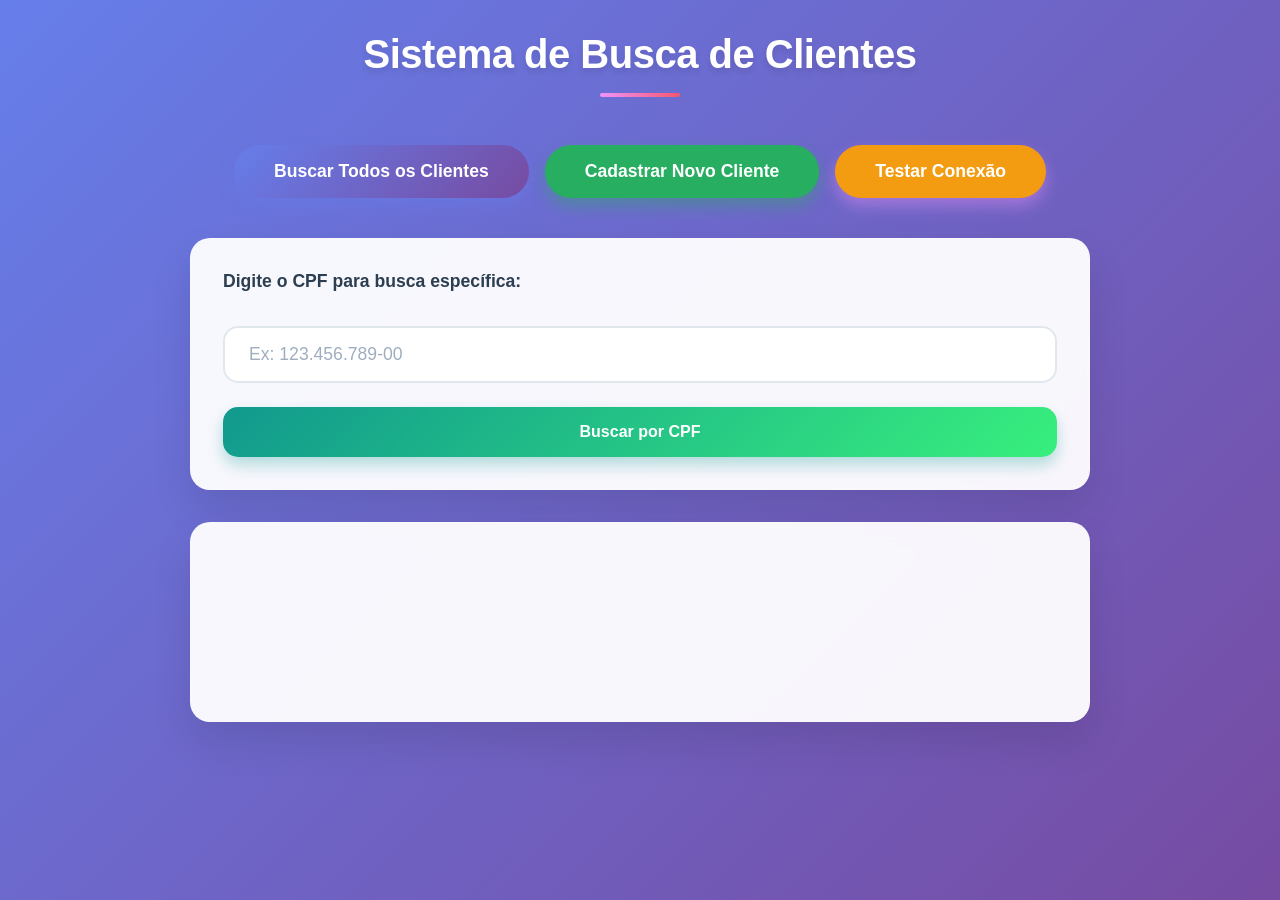
==== src/index.html @ cc3ed92b "feat/cadastar_cliente" ====
<!DOCTYPE html>
<html lang="pt-BR">

<head>
  <meta charset="UTF-8" />
  <meta name="viewport" content="width=device-width, initial-scale=1.0" />
  <title>Busca de Clientes</title>
  <link rel="stylesheet" href="style.css">
</head>

<body>

  <header>
    <h1>Sistema de Busca de Clientes</h1>
  </header>

  <main>
    <div class="botoes-principais">
      <button id="btn-todos" onclick="buscarTodosClientes()">Buscar Todos os Clientes</button>
      <button id="btn-cadastrar" onclick="irParaCadastro()" style="background: #27ae60;">Cadastrar Novo Cliente</button>
      <button id="btn-testar" onclick="testarConexaoAPI()" style="background: #f39c12;">Testar Conexão</button>
    </div>
    
    <div class="busca-cpf">
      <label for="cpf">Digite o CPF para busca específica:</label><br>
      <input type="text" id="cpf" maxlength="14" placeholder="Ex: 123.456.789-00" />
      <button id="btn-cpf" onclick="buscarClientePorCpf()">Buscar por CPF</button>
    </div>
    
    <div id="resultado"></div>
    <div id="erro" class="erro hidden"></div>
  </main>

  <script src="script.js"></script>
</body>

</html>
---- src/style.css ----
* {
  margin: 0;
  padding: 0;
  box-sizing: border-box;
}

body {
    font-family: 'Segoe UI', Tahoma, Geneva, Verdana, sans-serif;
    background: linear-gradient(135deg, #667eea 0%, #764ba2 100%);
    min-height: 100vh;
    padding: 2rem 1rem;
    color: #333;
  }
  
  header {
    text-align: center;
    margin-bottom: 3rem;
    animation: fadeInDown 0.8s ease;
  }
  
  header h1 {
    font-size: 2.5rem;
    font-weight: 700;
    color: white;
    text-shadow: 0 4px 6px rgba(0, 0, 0, 0.1);
    margin-bottom: 0.5rem;
    letter-spacing: -0.5px;
  }

  header h1::after {
    content: '';
    display: block;
    width: 80px;
    height: 4px;
    background: linear-gradient(90deg, #f093fb 0%, #f5576c 100%);
    margin: 1rem auto;
    border-radius: 2px;
  }
  
  main {
    max-width: 900px;
    margin: 0 auto;
    animation: fadeInUp 0.8s ease;
  }
  
  .botoes-principais {
    display: flex;
    gap: 1rem;
    justify-content: center;
    margin-bottom: 2.5rem;
    flex-wrap: wrap;
  }
  
  #btn-todos, #btn-testar, #btn-cadastrar {
    background: linear-gradient(135deg, #667eea 0%, #764ba2 100%);
    color: white;
    border: none;
    padding: 1rem 2.5rem;
    font-size: 1.1rem;
    font-weight: 600;
    border-radius: 50px;
    cursor: pointer;
    transition: all 0.3s ease;
    box-shadow: 0 8px 15px rgba(102, 126, 234, 0.4);
    position: relative;
    overflow: hidden;
  }

  #btn-cadastrar {
    background: linear-gradient(135deg, #27ae60 0%, #2ecc71 100%);
    box-shadow: 0 8px 15px rgba(39, 174, 96, 0.4);
  }

  #btn-testar {
    background: linear-gradient(135deg, #f093fb 0%, #f5576c 100%);
    box-shadow: 0 8px 15px rgba(240, 147, 251, 0.4);
  }
  
  #btn-todos:hover, #btn-testar:hover, #btn-cadastrar:hover {
    transform: translateY(-2px);
    box-shadow: 0 12px 20px rgba(102, 126, 234, 0.5);
  }

  #btn-testar:hover {
    box-shadow: 0 12px 20px rgba(240, 147, 251, 0.5);
  }

  #btn-todos:active, #btn-testar:active {
    transform: translateY(0);
  }

  #btn-todos::before, #btn-testar::before {
    content: '';
    position: absolute;
    top: 0;
    left: -100%;
    width: 100%;
    height: 100%;
    background: linear-gradient(90deg, transparent, rgba(255, 255, 255, 0.2), transparent);
    transition: left 0.5s;
  }

  #btn-todos:hover::before, #btn-testar:hover::before {
    left: 100%;
  }
  
  .busca-cpf {
    background: rgba(255, 255, 255, 0.95);
    backdrop-filter: blur(10px);
    padding: 2rem;
    border-radius: 20px;
    margin-bottom: 2rem;
    box-shadow: 0 20px 40px rgba(0, 0, 0, 0.1);
    border: 1px solid rgba(255, 255, 255, 0.2);
  }
  
  .busca-cpf label {
    display: block;
    font-weight: 600;
    margin-bottom: 1rem;
    color: #2c3e50;
    font-size: 1.1rem;
  }
  
  #cpf {
    width: 100%;
    padding: 1rem 1.5rem;
    font-size: 1.1rem;
    border: 2px solid #e1e8ed;
    border-radius: 15px;
    margin-bottom: 1.5rem;
    box-sizing: border-box;
    transition: all 0.3s ease;
    background: white;
  }
  
  #cpf:focus {
    outline: none;
    border-color: #667eea;
    box-shadow: 0 0 0 3px rgba(102, 126, 234, 0.1);
    transform: translateY(-1px);
  }

  #cpf::placeholder {
    color: #a0aec0;
  }
  
  #btn-cpf {
    background: linear-gradient(135deg, #11998e 0%, #38ef7d 100%);
    color: white;
    border: none;
    padding: 1rem 2rem;
    font-size: 1rem;
    font-weight: 600;
    border-radius: 15px;
    cursor: pointer;
    transition: all 0.3s ease;
    box-shadow: 0 8px 15px rgba(17, 153, 142, 0.3);
    width: 100%;
  }
  
  #btn-cpf:hover {
    transform: translateY(-2px);
    box-shadow: 0 12px 20px rgba(17, 153, 142, 0.4);
  }

  #btn-cpf:active {
    transform: translateY(0);
  }
  
  #resultado {
    margin-top: 2rem;
    background: rgba(255, 255, 255, 0.95);
    backdrop-filter: blur(10px);
    padding: 2rem;
    border-radius: 20px;
    box-shadow: 0 20px 40px rgba(0, 0, 0, 0.1);
    border: 1px solid rgba(255, 255, 255, 0.2);
    min-height: 200px;
  }
  
  .cliente-card {
    background: white;
    padding: 1.5rem;
    margin-bottom: 1.5rem;
    border-radius: 15px;
    box-shadow: 0 8px 25px rgba(0, 0, 0, 0.08);
    border: 1px solid rgba(0, 0, 0, 0.05);
    transition: all 0.3s ease;
    position: relative;
    overflow: hidden;
  }

  .cliente-card::before {
    content: '';
    position: absolute;
    top: 0;
    left: 0;
    width: 4px;
    height: 100%;
    background: linear-gradient(135deg, #667eea 0%, #764ba2 100%);
  }

  .cliente-card:hover {
    transform: translateY(-3px);
    box-shadow: 0 12px 30px rgba(0, 0, 0, 0.12);
  }
  
  .cliente-card h3 {
    color: #2c3e50;
    margin-bottom: 1rem;
    font-size: 1.3rem;
    font-weight: 600;
  }
  
  .cliente-card p {
    margin: 0.6rem 0;
    color: #555;
    font-size: 1rem;
    line-height: 1.5;
  }

  .cliente-card p strong {
    color: #2c3e50;
    font-weight: 600;
  }
  
  .cliente-card .cpf {
    font-weight: 700;
    color: #667eea;
    background: rgba(102, 126, 234, 0.1);
    padding: 0.2rem 0.6rem;
    border-radius: 8px;
    display: inline-block;
  }
  
  .erro {
    background: linear-gradient(135deg, #ff6b6b 0%, #ee5a24 100%);
    color: white;
    padding: 1.5rem;
    border-radius: 15px;
    margin-top: 1.5rem;
    box-shadow: 0 8px 25px rgba(238, 90, 36, 0.3);
    font-weight: 500;
    animation: shake 0.5s ease;
  }

  .erro::before {
    content: '⚠️';
    margin-right: 0.5rem;
    font-size: 1.2rem;
  }
  
  .hidden {
    display: none;
  }
  
  .loading {
    text-align: center;
    color: #667eea;
    font-style: italic;
    font-size: 1.1rem;
    padding: 2rem;
  }

  .loading::before {
    content: '';
    display: inline-block;
    width: 20px;
    height: 20px;
    border: 3px solid #f3f3f3;
    border-top: 3px solid #667eea;
    border-radius: 50%;
    animation: spin 1s linear infinite;
    margin-right: 0.5rem;
    vertical-align: middle;
  }

  details {
    margin-top: 1rem;
  }

  summary {
    cursor: pointer;
    font-weight: 600;
    color: #667eea;
    padding: 0.5rem;
    border-radius: 8px;
    transition: background 0.3s ease;
  }

  summary:hover {
    background: rgba(102, 126, 234, 0.1);
  }

  pre {
    background: #f8f9fa;
    padding: 1rem;
    border-radius: 8px;
    overflow-x: auto;
    font-size: 0.9rem;
    border: 1px solid #e1e8ed;
    margin-top: 0.5rem;
  }

  /* Animações */
  @keyframes fadeInDown {
    from {
      opacity: 0;
      transform: translateY(-30px);
    }
    to {
      opacity: 1;
      transform: translateY(0);
    }
  }

  @keyframes fadeInUp {
    from {
      opacity: 0;
      transform: translateY(30px);
    }
    to {
      opacity: 1;
      transform: translateY(0);
    }
  }

  @keyframes shake {
    0%, 100% { transform: translateX(0); }
    25% { transform: translateX(-10px); }
    75% { transform: translateX(10px); }
  }

  @keyframes spin {
    0% { transform: rotate(0deg); }
    100% { transform: rotate(360deg); }
  }

  /* Responsividade */
  @media (max-width: 768px) {
    body {
      padding: 1rem 0.5rem;
    }

    header h1 {
      font-size: 2rem;
    }

    .botoes-principais {
      flex-direction: column;
      align-items: center;
    }

    #btn-todos, #btn-testar {
      width: 100%;
      max-width: 300px;
    }

    .busca-cpf {
      padding: 1.5rem;
    }

    #resultado {
      padding: 1.5rem;
    }

    .cliente-card {
      padding: 1rem;
    }

    .cliente-card h3 {
      font-size: 1.1rem;
    }
  }

  /* Estilos do Modal */
  .modal {
    position: fixed;
    top: 0;
    left: 0;
    width: 100%;
    height: 100%;
    background: rgba(0, 0, 0, 0.5);
    backdrop-filter: blur(5px);
    display: flex;
    justify-content: center;
    align-items: center;
    z-index: 1000;
    animation: fadeIn 0.3s ease;
  }

  .modal-content {
    background: white;
    border-radius: 20px;
    box-shadow: 0 25px 50px rgba(0, 0, 0, 0.2);
    max-width: 500px;
    width: 90%;
    max-height: 90vh;
    overflow-y: auto;
    animation: slideInUp 0.3s ease;
  }

  .modal-header {
    display: flex;
    justify-content: space-between;
    align-items: center;
    padding: 2rem 2rem 1rem;
    border-bottom: 1px solid #e1e8ed;
  }

  .modal-header h2 {
    color: #2c3e50;
    font-size: 1.5rem;
    font-weight: 600;
    margin: 0;
  }

  .fechar-modal {
    background: none;
    border: none;
    font-size: 2rem;
    color: #7f8c8d;
    cursor: pointer;
    padding: 0;
    width: 40px;
    height: 40px;
    border-radius: 50%;
    display: flex;
    align-items: center;
    justify-content: center;
    transition: all 0.3s ease;
  }

  .fechar-modal:hover {
    background: #f8f9fa;
    color: #e74c3c;
    transform: rotate(90deg);
  }

  .form-group {
    padding: 1rem 2rem;
  }

  .form-group label {
    display: block;
    font-weight: 600;
    margin-bottom: 0.5rem;
    color: #2c3e50;
    font-size: 1rem;
  }

  .form-group input {
    width: 100%;
    padding: 0.8rem 1rem;
    font-size: 1rem;
    border: 2px solid #e1e8ed;
    border-radius: 10px;
    box-sizing: border-box;
    transition: all 0.3s ease;
    background: white;
  }

  .form-group input:focus {
    outline: none;
    border-color: #27ae60;
    box-shadow: 0 0 0 3px rgba(39, 174, 96, 0.1);
    transform: translateY(-1px);
  }

  .form-group input::placeholder {
    color: #a0aec0;
  }

  .form-buttons {
    padding: 1rem 2rem 2rem;
    display: flex;
    gap: 1rem;
    justify-content: flex-end;
  }

  .btn-salvar {
    background: linear-gradient(135deg, #27ae60 0%, #2ecc71 100%);
    color: white;
    border: none;
    padding: 0.8rem 1.5rem;
    font-size: 1rem;
    font-weight: 600;
    border-radius: 10px;
    cursor: pointer;
    transition: all 0.3s ease;
    box-shadow: 0 5px 15px rgba(39, 174, 96, 0.3);
  }

  .btn-salvar:hover {
    transform: translateY(-2px);
    box-shadow: 0 8px 20px rgba(39, 174, 96, 0.4);
  }

  .btn-salvar:active {
    transform: translateY(0);
  }

  .btn-cancelar {
    background: #95a5a6;
    color: white;
    border: none;
    padding: 0.8rem 1.5rem;
    font-size: 1rem;
    font-weight: 600;
    border-radius: 10px;
    cursor: pointer;
    transition: all 0.3s ease;
  }

  .btn-cancelar:hover {
    background: #7f8c8d;
    transform: translateY(-2px);
  }

  .btn-cancelar:active {
    transform: translateY(0);
  }

  @keyframes fadeIn {
    from { opacity: 0; }
    to { opacity: 1; }
  }

  @keyframes slideInUp {
    from {
      opacity: 0;
      transform: translateY(50px);
    }
    to {
      opacity: 1;
      transform: translateY(0);
    }
  }

  /* Responsividade do Modal */
  @media (max-width: 768px) {
    .modal-content {
      width: 95%;
      margin: 1rem;
    }

    .modal-header {
      padding: 1.5rem 1.5rem 1rem;
    }

    .form-group {
      padding: 1rem 1.5rem;
    }

    .form-buttons {
      padding: 1rem 1.5rem 1.5rem;
      flex-direction: column;
    }

    .btn-salvar, .btn-cancelar {
      width: 100%;
    }
  }

  /* Estilos da Página de Cadastro */
  .cadastro-container {
    max-width: 600px;
    margin: 0 auto;
  }

  .form-cadastro {
    background: rgba(255, 255, 255, 0.95);
    backdrop-filter: blur(10px);
    padding: 2rem;
    border-radius: 20px;
    box-shadow: 0 20px 40px rgba(0, 0, 0, 0.1);
    border: 1px solid rgba(255, 255, 255, 0.2);
    margin-bottom: 2rem;
  }

  .form-cadastro .form-group {
    padding: 0 0 1.5rem 0;
  }

  .form-cadastro .form-group:last-child {
    padding-bottom: 0;
  }

  .form-cadastro .form-group label {
    display: block;
    font-weight: 600;
    margin-bottom: 0.5rem;
    color: #2c3e50;
    font-size: 1rem;
  }

  .form-cadastro .form-group input {
    width: 100%;
    padding: 1rem;
    font-size: 1rem;
    border: 2px solid #e1e8ed;
    border-radius: 15px;
    box-sizing: border-box;
    transition: all 0.3s ease;
    background: white;
  }

  .form-cadastro .form-group input:focus {
    outline: none;
    border-color: #27ae60;
    box-shadow: 0 0 0 3px rgba(39, 174, 96, 0.1);
    transform: translateY(-1px);
  }

  .form-cadastro .form-group input::placeholder {
    color: #a0aec0;
  }

  .form-cadastro .form-buttons {
    padding: 2rem 0 0 0;
    display: flex;
    gap: 1rem;
    justify-content: flex-end;
  }

  .btn-voltar {
    background: linear-gradient(135deg, #95a5a6 0%, #7f8c8d 100%);
    color: white;
    border: none;
    padding: 1rem 2rem;
    font-size: 1rem;
    font-weight: 600;
    border-radius: 15px;
    cursor: pointer;
    transition: all 0.3s ease;
    box-shadow: 0 8px 15px rgba(149, 165, 166, 0.3);
  }

  .btn-voltar:hover {
    transform: translateY(-2px);
    box-shadow: 0 12px 20px rgba(149, 165, 166, 0.4);
  }

  .btn-voltar:active {
    transform: translateY(0);
  }

  .btn-novo {
    background: linear-gradient(135deg, #667eea 0%, #764ba2 100%);
    color: white;
    border: none;
    padding: 1rem 2rem;
    font-size: 1rem;
    font-weight: 600;
    border-radius: 15px;
    cursor: pointer;
    transition: all 0.3s ease;
    box-shadow: 0 8px 15px rgba(102, 126, 234, 0.3);
  }

  .btn-novo:hover {
    transform: translateY(-2px);
    box-shadow: 0 12px 20px rgba(102, 126, 234, 0.4);
  }

  .btn-novo:active {
    transform: translateY(0);
  }

  #resultado-cadastro {
    margin-top: 2rem;
    background: rgba(255, 255, 255, 0.95);
    backdrop-filter: blur(10px);
    padding: 2rem;
    border-radius: 20px;
    box-shadow: 0 20px 40px rgba(0, 0, 0, 0.1);
    border: 1px solid rgba(255, 255, 255, 0.2);
    min-height: 200px;
  }

  /* Responsividade da Página de Cadastro */
  @media (max-width: 768px) {
    .cadastro-container {
      padding: 0 1rem;
    }

    .form-cadastro {
      padding: 1.5rem;
    }

    .form-cadastro .form-buttons {
      flex-direction: column;
      gap: 1rem;
    }

    .btn-salvar, .btn-voltar, .btn-novo {
      width: 100%;
      text-align: center;
    }

    #resultado-cadastro {
      padding: 1.5rem;
    }
  }
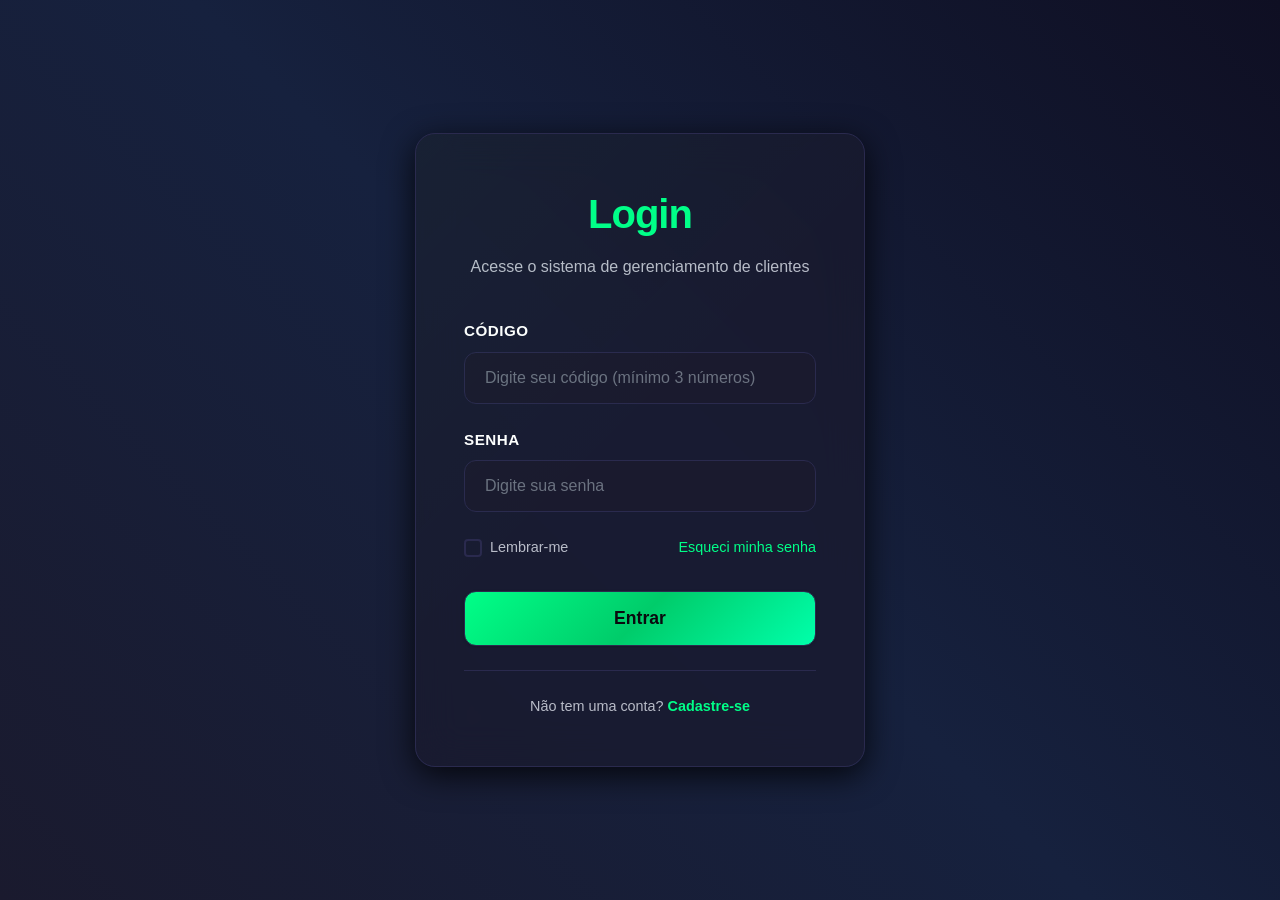
==== commit 515febd8: "feat:cadastro de usuario" ====
--- a/src/index.html
+++ b/src/index.html
@@ -11,13 +11,23 @@
 <body>
 
   <header>
-    <h1>Sistema de Busca de Clientes</h1>
+    <div class="header-content">
+      <h1>Sistema de Busca de Clientes</h1>
+      <div class="user-menu">
+        <div class="user-info">
+          <span id="user-name">Carregando...</span>
+        </div>
+        <button id="btn-logout" class="btn-logout" onclick="fazerLogout()">
+          <span class="logout-icon">Sair</span>
+        </button>
+      </div>
+    </div>
   </header>
 
   <main>
     <div class="botoes-principais">
       <button id="btn-todos" onclick="buscarTodosClientes()">Buscar Todos os Clientes</button>
-      <button id="btn-cadastrar" onclick="irParaCadastro()" style="background: #27ae60;">Cadastrar Novo Cliente</button>
+      <button id="btn-cadastrar" onclick="window.location.href='cadastro-usuario.html'" style="background: #27ae60;">Cadastrar Novo Usuário</button>
       <button id="btn-testar" onclick="testarConexaoAPI()" style="background: #f39c12;">Testar Conexão</button>
     </div>
     
--- a/src/style.css
+++ b/src/style.css
@@ -1,705 +1,1270 @@
+/* Reset e Base */
 * {
   margin: 0;
   padding: 0;
   box-sizing: border-box;
 }
 
+:root {
+  --primary: #00ff88;
+  --primary-dark: #00cc6a;
+  --primary-light: #00ffaa;
+  --secondary: #1a1a2e;
+  --accent: #16213e;
+  --success: #00ff88;
+  --danger: #ff4757;
+  --warning: #ffa502;
+  --background: #0a0a0f;
+  --surface: #1a1a2e;
+  --surface-light: #252542;
+  --surface-glass: rgba(26, 26, 46, 0.7);
+  --text: #ffffff;
+  --text-light: #b8bcc8;
+  --text-dim: #6b7280;
+  --border: #2a2a4e;
+  --border-glow: rgba(0, 255, 136, 0.3);
+  --shadow: rgba(0, 255, 136, 0.15);
+  --shadow-dark: rgba(0, 0, 0, 0.8);
+  --shadow-intense: rgba(0, 255, 136, 0.4);
+  --radius: 20px;
+  --radius-sm: 12px;
+  --glow: rgba(0, 255, 136, 0.5);
+  --glow-intense: rgba(0, 255, 136, 0.8);
+  --gradient-1: linear-gradient(135deg, #00ff88 0%, #00cc6a 50%, #00ffaa 100%);
+  --gradient-2: linear-gradient(45deg, #1a1a2e 0%, #16213e 50%, #0f0f23 100%);
+  --gradient-glow: radial-gradient(circle, var(--glow) 0%, transparent 70%);
+}
+
 body {
-    font-family: 'Segoe UI', Tahoma, Geneva, Verdana, sans-serif;
-    background: linear-gradient(135deg, #667eea 0%, #764ba2 100%);
-    min-height: 100vh;
-    padding: 2rem 1rem;
-    color: #333;
+  font-family: 'Inter', -apple-system, BlinkMacSystemFont, 'Segoe UI', Roboto, sans-serif;
+  background: var(--gradient-2);
+  color: var(--text);
+  line-height: 1.6;
+  min-height: 100vh;
+  position: relative;
+  overflow-x: hidden;
+}
+
+/* Animated Background */
+body::before {
+  content: '';
+  position: fixed;
+  top: 0;
+  left: 0;
+  width: 100%;
+  height: 100%;
+  background: 
+    radial-gradient(circle at 20% 80%, var(--glow) 0%, transparent 50%),
+    radial-gradient(circle at 80% 20%, var(--glow) 0%, transparent 50%),
+    radial-gradient(circle at 40% 40%, rgba(0, 255, 136, 0.1) 0%, transparent 50%);
+  opacity: 0.6;
+  pointer-events: none;
+  z-index: 1;
+  animation: backgroundPulse 8s ease-in-out infinite;
+}
+
+body::after {
+  content: '';
+  position: fixed;
+  top: 0;
+  left: 0;
+  width: 100%;
+  height: 100%;
+  background-image: 
+    radial-gradient(circle at 25% 25%, rgba(0, 255, 136, 0.1) 0%, transparent 2%),
+    radial-gradient(circle at 75% 75%, rgba(0, 255, 136, 0.1) 0%, transparent 2%);
+  background-size: 50px 50px, 80px 80px;
+  animation: particleFloat 20s linear infinite;
+  pointer-events: none;
+  z-index: 1;
+}
+
+body > * {
+  position: relative;
+  z-index: 2;
+}
+
+/* Header */
+header {
+  text-align: center;
+  padding: 3rem 1rem 2rem;
+  animation: slideDown 0.8s ease-out;
+}
+
+.header-content {
+  display: flex;
+  justify-content: space-between;
+  align-items: center;
+  padding: 2rem;
+  max-width: 1200px;
+  margin: 0 auto;
+}
+
+header h1 {
+  font-size: 3.5rem;
+  font-weight: 800;
+  color: var(--primary);
+  margin-bottom: 0.5rem;
+  letter-spacing: -1px;
+}
+
+.user-menu {
+  display: flex;
+  align-items: center;
+  gap: 1rem;
+}
+
+.user-info {
+  color: var(--text);
+  font-weight: 600;
+  font-size: 1rem;
+  padding: 0.5rem 1rem;
+  background: var(--surface-glass);
+  border: 1px solid var(--border);
+  border-radius: var(--radius-sm);
+  backdrop-filter: blur(10px);
+}
+
+.btn-logout {
+  background: var(--gradient-2);
+  color: var(--background);
+  border: 1px solid var(--border);
+  padding: 0.75rem 1.25rem;
+  border-radius: var(--radius-sm);
+  font-size: 0.9rem;
+  font-weight: 600;
+  cursor: pointer;
+  transition: all 0.2s ease;
+  display: flex;
+  align-items: center;
+  gap: 0.5rem;
+  box-shadow: 0 1px 3px rgba(0, 0, 0, 0.2);
+}
+
+.btn-logout:hover {
+  transform: translateY(-1px);
+  box-shadow: 0 2px 8px rgba(0, 0, 0, 0.3);
+  background: linear-gradient(135deg, #e74c3c, #c0392b);
+}
+
+.logout-icon {
+  font-size: 1rem;
+}
+
+/* Main Container */
+main {
+  max-width: 900px;
+  margin: 0 auto;
+  padding: 0 1rem;
+  animation: fadeInUp 1s ease-out;
+}
+
+/* Button Styles */
+.btn {
+  padding: 1rem 2rem;
+  border: none;
+  border-radius: var(--radius-sm);
+  font-size: 1rem;
+  font-weight: 600;
+  cursor: pointer;
+  transition: all 0.2s ease;
+  text-decoration: none;
+  display: inline-flex;
+  align-items: center;
+  gap: 0.5rem;
+}
+
+.btn-primary {
+  background: var(--gradient-1);
+  color: var(--background);
+  border: 1px solid var(--border);
+  box-shadow: 0 1px 3px rgba(0, 0, 0, 0.2);
+}
+
+.btn-primary:hover {
+  transform: translateY(-1px);
+  box-shadow: 0 2px 8px rgba(0, 0, 0, 0.3);
+}
+
+.btn-success {
+  background: var(--gradient-1);
+  color: var(--background);
+  border: 1px solid var(--border);
+  box-shadow: 0 1px 3px rgba(0, 0, 0, 0.2);
+}
+
+.btn-success:hover {
+  transform: translateY(-1px);
+  box-shadow: 0 2px 8px rgba(0, 0, 0, 0.3);
+}
+
+.btn-secondary {
+  background: var(--surface-glass);
+  color: var(--text);
+  border: 1px solid var(--border);
+  box-shadow: 0 1px 3px rgba(0, 0, 0, 0.2);
+}
+
+.btn-secondary:hover {
+  transform: translateY(-1px);
+  box-shadow: 0 2px 8px rgba(0, 0, 0, 0.3);
+  background: var(--surface-light);
+}
+
+#btn-todos, #btn-testar, #btn-cadastrar {
+  padding: 1.2rem 2.5rem;
+  font-size: 1.1rem;
+  border-radius: var(--radius-sm);
+  font-weight: 600;
+  cursor: pointer;
+  transition: all 0.2s ease;
+  text-decoration: none;
+  display: inline-flex;
+  align-items: center;
+  gap: 0.5rem;
+  border: 1px solid transparent;
+  animation: slideUp 0.8s ease-out 0.4s both;
+}
+
+#btn-todos { 
+  background: var(--gradient-1);
+  color: var(--background);
+  border: 1px solid var(--border);
+  box-shadow: 0 1px 3px rgba(0, 0, 0, 0.2);
+}
+
+#btn-todos:hover {
+  transform: translateY(-1px);
+  box-shadow: 0 2px 8px rgba(0, 0, 0, 0.3);
+}
+
+#btn-cadastrar { 
+  background: var(--gradient-1);
+  color: var(--background);
+  border: 1px solid var(--border);
+  box-shadow: 0 1px 3px rgba(0, 0, 0, 0.2);
+}
+
+#btn-cadastrar:hover {
+  transform: translateY(-1px);
+  box-shadow: 0 2px 8px rgba(0, 0, 0, 0.3);
+}
+
+#btn-testar { 
+  background: var(--surface-glass);
+  color: var(--text);
+  border: 1px solid var(--border);
+  box-shadow: 0 1px 3px rgba(0, 0, 0, 0.2);
+}
+
+#btn-testar:hover {
+  transform: translateY(-1px);
+  box-shadow: 0 2px 8px rgba(0, 0, 0, 0.3);
+  background: var(--surface-light);
+}
+
+#btn-cpf {
+  background: var(--gradient-1);
+  color: var(--background);
+  padding: 1rem 2rem;
+  border: 1px solid var(--border);
+  border-radius: var(--radius-sm);
+  font-size: 1rem;
+  font-weight: 600;
+  cursor: pointer;
+  transition: all 0.2s ease;
+  width: 100%;
+  box-shadow: 0 1px 3px rgba(0, 0, 0, 0.2);
+}
+
+#btn-cpf:hover {
+  transform: translateY(-1px);
+  box-shadow: 0 2px 8px rgba(0, 0, 0, 0.3);
+}
+
+.busca-cpf {
+  background: var(--surface-glass);
+  border: 1px solid var(--border);
+  border-radius: var(--radius);
+  padding: 2rem;
+  margin-bottom: 2rem;
+  box-shadow: 0 8px 32px var(--shadow-dark), 0 0 20px var(--shadow);
+  backdrop-filter: blur(20px);
+  position: relative;
+  overflow: hidden;
+  animation: slideUp 0.8s ease-out 0.6s both;
+}
+
+.busca-cpf::before {
+  content: '';
+  position: absolute;
+  top: 0;
+  left: 0;
+  width: 100%;
+  height: 100%;
+  background: linear-gradient(135deg, var(--glow) 0%, transparent 50%);
+  opacity: 0.1;
+  pointer-events: none;
+}
+
+.form-cadastro {
+  background: var(--surface-glass);
+  border: 1px solid var(--border);
+  border-radius: var(--radius);
+  padding: 2rem;
+  margin-bottom: 2rem;
+  box-shadow: 0 8px 32px var(--shadow-dark), 0 0 20px var(--shadow);
+  backdrop-filter: blur(20px);
+  position: relative;
+  overflow: hidden;
+  animation: slideUp 0.8s ease-out 0.6s both;
+}
+
+.form-cadastro::before {
+  content: '';
+  position: absolute;
+  top: 0;
+  left: 0;
+  width: 100%;
+  height: 100%;
+  background: linear-gradient(135deg, var(--glow) 0%, transparent 50%);
+  opacity: 0.1;
+  pointer-events: none;
+}
+
+.form-group label {
+  display: block;
+  font-weight: 600;
+  margin-bottom: 0.75rem;
+  color: var(--text);
+  font-size: 0.95rem;
+  text-transform: uppercase;
+  letter-spacing: 0.5px;
+}
+
+.form-group input {
+  width: 100%;
+  padding: 1rem 1.25rem;
+  border: 1px solid var(--border);
+  border-radius: var(--radius-sm);
+  font-size: 1rem;
+  transition: all 0.3s cubic-bezier(0.4, 0, 0.2, 1);
+  background: var(--surface);
+  color: var(--text);
+}
+
+.form-group input:focus {
+  outline: none;
+  border-color: var(--primary);
+  box-shadow: 0 0 0 3px var(--shadow), 0 0 20px var(--glow);
+  transform: translateY(-1px);
+  background: var(--surface-light);
+}
+
+.form-group input::placeholder {
+  color: var(--text-dim);
+}
+
+#cpf {
+  width: 100%;
+  padding: 1rem 1.25rem;
+  border: 1px solid var(--border);
+  border-radius: var(--radius-sm);
+  font-size: 1.1rem;
+  transition: all 0.3s cubic-bezier(0.4, 0, 0.2, 1);
+  background: var(--surface);
+  color: var(--text);
+  margin-bottom: 1.5rem;
+}
+
+#cpf:focus {
+  outline: none;
+  border-color: var(--primary);
+  box-shadow: 0 0 0 3px var(--shadow), 0 0 20px var(--glow);
+  transform: translateY(-1px);
+  background: var(--surface-light);
+}
+
+#cpf::placeholder {
+  color: var(--text-dim);
+}
+
+/* Results */
+#resultado, #resultado-cadastro {
+  background: var(--surface-glass);
+  border: 1px solid var(--border);
+  border-radius: var(--radius);
+  padding: 2rem;
+  margin-bottom: 2rem;
+  box-shadow: 0 8px 32px var(--shadow-dark), 0 0 20px var(--shadow);
+  backdrop-filter: blur(20px);
+  min-height: 200px;
+  position: relative;
+  overflow: hidden;
+  animation: fadeIn 0.8s ease-out;
+}
+
+#resultado::before, #resultado-cadastro::before {
+  content: '';
+  position: absolute;
+  top: 0;
+  left: 0;
+  width: 100%;
+  height: 100%;
+  background: linear-gradient(135deg, var(--glow) 0%, transparent 50%);
+  opacity: 0.05;
+  pointer-events: none;
+}
+
+.cliente-card {
+  background: var(--surface-glass);
+  border: 1px solid var(--border);
+  border-radius: var(--radius);
+  padding: 2rem;
+  margin-bottom: 1.5rem;
+  position: relative;
+  border-left: 4px solid var(--primary);
+  backdrop-filter: blur(10px);
+  box-shadow: 0 4px 20px var(--shadow-dark);
+  transition: all 0.3s cubic-bezier(0.4, 0, 0.2, 1);
+  animation: slideInLeft 0.6s ease-out;
+}
+
+.cliente-card::before {
+  content: '';
+  position: absolute;
+  top: 0;
+  left: 0;
+  width: 100%;
+  height: 100%;
+  background: linear-gradient(135deg, var(--glow) 0%, transparent 50%);
+  opacity: 0.05;
+  pointer-events: none;
+  transition: opacity 0.3s ease;
+}
+
+.cliente-card:hover {
+  transform: translateY(-3px) scale(1.01);
+  box-shadow: 0 10px 40px var(--shadow-intense), 0 0 30px var(--glow);
+  border-color: var(--border-glow);
+}
+
+.cliente-card:hover::before {
+  opacity: 0.1;
+}
+
+.cliente-card h3 {
+  color: var(--text);
+  margin-bottom: 1rem;
+  font-size: 1.4rem;
+  font-weight: 700;
+  background: linear-gradient(135deg, var(--text) 0%, var(--primary-light) 100%);
+  -webkit-background-clip: text;
+  -webkit-text-fill-color: transparent;
+  background-clip: text;
+}
+
+.cliente-card p {
+  margin: 0.75rem 0;
+  color: var(--text-light);
+  font-size: 1rem;
+  line-height: 1.6;
+}
+
+.cliente-card p strong {
+  color: var(--text);
+  font-weight: 600;
+}
+
+.cliente-card .cpf {
+  background: var(--gradient-1);
+  color: var(--background);
+  padding: 0.4rem 0.8rem;
+  border-radius: var(--radius-sm);
+  font-weight: 700;
+  font-size: 0.9rem;
+  display: inline-block;
+  border: 1px solid var(--border-glow);
+  box-shadow: 0 2px 10px var(--shadow);
+  text-transform: uppercase;
+  letter-spacing: 0.5px;
+}
+
+/* Error States */
+.erro {
+  background: #fef2f2;
+  border: 1px solid #fecaca;
+  color: #dc2626;
+  padding: 1rem;
+  border-radius: var(--radius);
+  margin-top: 1rem;
+}
+
+.erro::before {
+  content: '!';
+  display: inline-block;
+  width: 1.25rem;
+  height: 1.25rem;
+  background: var(--danger);
+  color: white;
+  border-radius: 50%;
+  text-align: center;
+  line-height: 1.25rem;
+  margin-right: 0.5rem;
+  font-weight: bold;
+}
+
+/* Loading State */
+.loading {
+  text-align: center;
+  color: var(--text-light);
+  padding: 2rem;
+}
+
+.loading::before {
+  content: '';
+  display: inline-block;
+  width: 1rem;
+  height: 1rem;
+  border: 2px solid var(--border);
+  border-top: 2px solid var(--primary);
+  border-radius: 50%;
+  animation: spin 1s linear infinite;
+  margin-right: 0.5rem;
+}
+
+/* Utility Classes */
+.hidden {
+  display: none;
+}
+
+/* Modal */
+.modal {
+  position: fixed;
+  top: 0;
+  left: 0;
+  width: 100%;
+  height: 100%;
+  background: rgba(0, 0, 0, 0.5);
+  display: flex;
+  justify-content: center;
+  align-items: center;
+  z-index: 1000;
+}
+
+.modal-content {
+  background: var(--surface);
+  border-radius: var(--radius);
+  max-width: 500px;
+  width: 90%;
+  max-height: 90vh;
+  overflow-y: auto;
+  box-shadow: 0 10px 25px rgba(0, 0, 0, 0.2);
+}
+
+.modal-header {
+  display: flex;
+  justify-content: space-between;
+  align-items: center;
+  padding: 1.5rem;
+  border-bottom: 1px solid var(--border);
+}
+
+.modal-header h2 {
+  color: var(--text);
+  font-size: 1.25rem;
+  font-weight: 600;
+}
+
+.fechar-modal {
+  background: none;
+  border: none;
+  font-size: 1.5rem;
+  color: var(--text-light);
+  cursor: pointer;
+  padding: 0.5rem;
+  border-radius: 6px;
+  transition: all 0.2s ease;
+}
+
+.fechar-modal:hover {
+  background: var(--background);
+  color: var(--danger);
+}
+
+/* Form Buttons */
+.form-buttons {
+  display: flex;
+  gap: 1rem;
+  justify-content: flex-end;
+  padding: 1.5rem;
+  border-top: 1px solid var(--border);
+}
+
+.btn-salvar {
+  background: var(--gradient-1);
+  color: var(--background);
+  border: 1px solid var(--border);
+  padding: 1rem 2rem;
+  border-radius: var(--radius-sm);
+  font-weight: 600;
+  cursor: pointer;
+  transition: all 0.2s ease;
+  box-shadow: 0 1px 3px rgba(0, 0, 0, 0.2);
+}
+
+.btn-salvar:hover {
+  transform: translateY(-1px);
+  box-shadow: 0 2px 8px rgba(0, 0, 0, 0.3);
+}
+
+.btn-cancelar, .btn-voltar {
+  background: var(--surface-glass);
+  color: var(--text);
+  border: 1px solid var(--border);
+  padding: 1rem 2rem;
+  border-radius: var(--radius-sm);
+  font-weight: 600;
+  cursor: pointer;
+  transition: all 0.2s ease;
+  box-shadow: 0 1px 3px rgba(0, 0, 0, 0.2);
+}
+
+.btn-cancelar:hover, .btn-voltar:hover {
+  transform: translateY(-1px);
+  box-shadow: 0 2px 8px rgba(0, 0, 0, 0.3);
+  background: var(--surface-light);
+}
+
+.btn-novo {
+  background: var(--gradient-1);
+  color: var(--background);
+  border: 1px solid var(--border);
+  padding: 1rem 2rem;
+  border-radius: var(--radius-sm);
+  font-weight: 600;
+  cursor: pointer;
+  transition: all 0.2s ease;
+  box-shadow: 0 1px 3px rgba(0, 0, 0, 0.2);
+}
+
+.btn-novo:hover {
+  transform: translateY(-1px);
+  box-shadow: 0 2px 8px rgba(0, 0, 0, 0.3);
+}
+
+/* Details */
+details {
+  margin-top: 1rem;
+}
+
+summary {
+  cursor: pointer;
+  font-weight: 500;
+  color: var(--primary);
+  padding: 0.5rem;
+  border-radius: 6px;
+  transition: background 0.2s ease;
+}
+
+summary:hover {
+  background: rgba(37, 99, 235, 0.05);
+}
+
+pre {
+  background: var(--background);
+  padding: 1rem;
+  border-radius: 6px;
+  overflow-x: auto;
+  font-size: 0.875rem;
+  border: 1px solid var(--border);
+  margin-top: 0.5rem;
+}
+
+/* Advanced Animations */
+@keyframes spin {
+  0% { transform: rotate(0deg); }
+  100% { transform: rotate(360deg); }
+}
+
+@keyframes fadeIn {
+  from { opacity: 0; }
+  to { opacity: 1; }
+}
+
+@keyframes fadeInUp {
+  from {
+    opacity: 0;
+    transform: translateY(30px);
+  }
+  to {
+    opacity: 1;
+    transform: translateY(0);
+  }
+}
+
+@keyframes slideDown {
+  from {
+    opacity: 0;
+    transform: translateY(-30px);
+  }
+  to {
+    opacity: 1;
+    transform: translateY(0);
+  }
+}
+
+@keyframes slideUp {
+  from {
+    opacity: 0;
+    transform: translateY(30px);
+  }
+  to {
+    opacity: 1;
+    transform: translateY(0);
+  }
+}
+
+@keyframes slideInLeft {
+  from {
+    opacity: 0;
+    transform: translateX(-30px);
+  }
+  to {
+    opacity: 1;
+    transform: translateX(0);
+  }
+}
+
+@keyframes glow {
+  from {
+    text-shadow: 0 0 20px var(--glow);
+  }
+  to {
+    text-shadow: 0 0 30px var(--glow-intense), 0 0 40px var(--primary);
+  }
+}
+
+@keyframes backgroundPulse {
+  0%, 100% {
+    opacity: 0.6;
+  }
+  50% {
+    opacity: 0.8;
+  }
+}
+
+@keyframes particleFloat {
+  0% {
+    transform: translateY(0px) translateX(0px);
+  }
+  25% {
+    transform: translateY(-20px) translateX(10px);
+  }
+  50% {
+    transform: translateY(0px) translateX(20px);
+  }
+  75% {
+    transform: translateY(20px) translateX(10px);
+  }
+  100% {
+    transform: translateY(0px) translateX(0px);
+  }
+}
+
+@keyframes pulse {
+  0%, 100% {
+    transform: scale(1);
+  }
+  50% {
+    transform: scale(1.05);
+  }
+}
+
+@keyframes shimmer {
+  0% {
+    background-position: -1000px 0;
+  }
+  100% {
+    background-position: 1000px 0;
+  }
+}
+
+/* Login Page Styles */
+.login-container {
+  display: flex;
+  justify-content: center;
+  align-items: center;
+  min-height: 100vh;
+  padding: 2rem;
+  background: var(--gradient-2);
+}
+
+.login-card {
+  background: var(--surface-glass);
+  border: 1px solid var(--border);
+  border-radius: var(--radius);
+  padding: 3rem;
+  width: 100%;
+  max-width: 450px;
+  box-shadow: 0 8px 32px var(--shadow-dark);
+  backdrop-filter: blur(20px);
+  position: relative;
+  overflow: hidden;
+  animation: slideUp 0.8s ease-out;
+}
+
+.login-card::before {
+  content: '';
+  position: absolute;
+  top: 0;
+  left: 0;
+  width: 100%;
+  height: 100%;
+  background: linear-gradient(135deg, var(--glow) 0%, transparent 50%);
+  opacity: 0.05;
+  pointer-events: none;
+}
+
+.login-header {
+  text-align: center;
+  margin-bottom: 2.5rem;
+}
+
+.login-header h1 {
+  font-size: 2.5rem;
+  font-weight: 800;
+  color: var(--primary);
+  margin-bottom: 0.5rem;
+  letter-spacing: -1px;
+}
+
+.login-header p {
+  color: var(--text-light);
+  font-size: 1rem;
+  margin: 0;
+}
+
+.login-options {
+  display: flex;
+  justify-content: space-between;
+  align-items: center;
+  margin-bottom: 2rem;
+  font-size: 0.9rem;
+}
+
+.checkbox-container {
+  display: flex;
+  align-items: center;
+  gap: 0.5rem;
+  color: var(--text-light);
+  cursor: pointer;
+  user-select: none;
+}
+
+.checkbox-container input[type="checkbox"] {
+  display: none;
+}
+
+.checkmark {
+  width: 18px;
+  height: 18px;
+  border: 2px solid var(--border);
+  border-radius: 4px;
+  display: inline-block;
+  position: relative;
+  transition: all 0.2s ease;
+}
+
+.checkbox-container input[type="checkbox"]:checked + .checkmark {
+  background: var(--primary);
+  border-color: var(--primary);
+}
+
+.checkbox-container input[type="checkbox"]:checked + .checkmark::after {
+  content: 'L';
+  position: absolute;
+  left: 3px;
+  top: -2px;
+  color: var(--background);
+  font-weight: bold;
+  font-size: 12px;
+}
+
+.forgot-password {
+  color: var(--primary);
+  text-decoration: none;
+  font-size: 0.9rem;
+  transition: color 0.2s ease;
+}
+
+.forgot-password:hover {
+  color: var(--primary-light);
+  text-decoration: underline;
+}
+
+.btn-login {
+  width: 100%;
+  background: var(--gradient-1);
+  color: var(--background);
+  border: 1px solid var(--border);
+  padding: 1rem 2rem;
+  border-radius: var(--radius-sm);
+  font-size: 1.1rem;
+  font-weight: 600;
+  cursor: pointer;
+  transition: all 0.2s ease;
+  box-shadow: 0 1px 3px rgba(0, 0, 0, 0.2);
+  margin-bottom: 1.5rem;
+}
+
+.btn-login:hover:not(:disabled) {
+  transform: translateY(-1px);
+  box-shadow: 0 2px 8px rgba(0, 0, 0, 0.3);
+}
+
+.btn-login:disabled {
+  opacity: 0.7;
+  cursor: not-allowed;
+  transform: none;
+}
+
+.login-footer {
+  text-align: center;
+  padding-top: 1.5rem;
+  border-top: 1px solid var(--border);
+}
+
+.login-footer p {
+  color: var(--text-light);
+  font-size: 0.9rem;
+  margin: 0;
+}
+
+.login-footer a {
+  color: var(--primary);
+  text-decoration: none;
+  font-weight: 600;
+  transition: color 0.2s ease;
+}
+
+.login-footer a:hover {
+  color: var(--primary-light);
+  text-decoration: underline;
+}
+
+/* Login Error Styles */
+#erro-login {
+  background: rgba(255, 71, 87, 0.1);
+  border: 1px solid var(--danger);
+  color: var(--danger);
+  padding: 1rem;
+  border-radius: var(--radius-sm);
+  margin-top: 1rem;
+  text-align: center;
+  animation: shake 0.5s ease-in-out;
+}
+
+@keyframes shake {
+  0%, 100% { transform: translateX(0); }
+  25% { transform: translateX(-10px); }
+  75% { transform: translateX(10px); }
+}
+
+/* Responsive */
+@media (max-width: 768px) {
+  .header-content {
+    flex-direction: column;
+    gap: 1rem;
+    text-align: center;
+  }
+
+  .user-menu {
+    width: 100%;
+    justify-content: center;
+  }
+
+  header h1 {
+    font-size: 2rem;
+    margin-bottom: 0;
+  }
+
+  .botoes-principais {
+    flex-direction: column;
+    align-items: center;
+  }
+
+  .btn {
+    width: 100%;
+    max-width: 300px;
+    justify-content: center;
+  }
+
+  .card {
+    padding: 1rem;
+  }
+
+  .form-buttons {
+    flex-direction: column;
+  }
+
+  .modal-content {
+    width: 95%;
+    margin: 1rem;
+  }
+}
+
+/* Responsive Login */
+@media (max-width: 768px) {
+  .login-container {
+    padding: 1rem;
   }
   
-  header {
-    text-align: center;
-    margin-bottom: 3rem;
-    animation: fadeInDown 0.8s ease;
+  .login-card {
+    padding: 2rem;
+    margin: 1rem;
   }
   
-  header h1 {
-    font-size: 2.5rem;
-    font-weight: 700;
-    color: white;
-    text-shadow: 0 4px 6px rgba(0, 0, 0, 0.1);
-    margin-bottom: 0.5rem;
-    letter-spacing: -0.5px;
-  }
-
-  header h1::after {
-    content: '';
-    display: block;
-    width: 80px;
-    height: 4px;
-    background: linear-gradient(90deg, #f093fb 0%, #f5576c 100%);
-    margin: 1rem auto;
-    border-radius: 2px;
+  .login-header h1 {
+    font-size: 2rem;
   }
   
-  main {
-    max-width: 900px;
-    margin: 0 auto;
-    animation: fadeInUp 0.8s ease;
+  .login-options {
+    flex-direction: column;
+    gap: 1rem;
+    align-items: flex-start;
+  }
+}
+
+/* User Registration Page Styles */
+.cadastro-container {
+  display: flex;
+  justify-content: center;
+  align-items: center;
+  min-height: 100vh;
+  padding: 2rem;
+  background: var(--gradient-2);
+}
+
+.cadastro-card {
+  background: var(--surface-glass);
+  border: 1px solid var(--border);
+  border-radius: var(--radius);
+  padding: 3rem;
+  width: 100%;
+  max-width: 600px;
+  box-shadow: 0 8px 32px var(--shadow-dark);
+  backdrop-filter: blur(20px);
+  position: relative;
+  overflow: hidden;
+  animation: slideUp 0.8s ease-out;
+}
+
+.cadastro-card::before {
+  content: '';
+  position: absolute;
+  top: 0;
+  left: 0;
+  width: 100%;
+  height: 100%;
+  background: linear-gradient(135deg, var(--glow) 0%, transparent 50%);
+  opacity: 0.05;
+  pointer-events: none;
+}
+
+.cadastro-header {
+  text-align: center;
+  margin-bottom: 2.5rem;
+}
+
+.cadastro-header h1 {
+  font-size: 2.5rem;
+  font-weight: 800;
+  color: var(--primary);
+  margin-bottom: 0.5rem;
+  letter-spacing: -1px;
+}
+
+.cadastro-header p {
+  color: var(--text-light);
+  font-size: 1rem;
+  margin: 0;
+}
+
+.form-row {
+  display: grid;
+  grid-template-columns: 1fr 1fr;
+  gap: 1rem;
+  margin-bottom: 1rem;
+}
+
+.form-group {
+  margin-bottom: 1.5rem;
+}
+
+.form-group label {
+  display: block;
+  font-weight: 600;
+  margin-bottom: 0.5rem;
+  color: var(--text);
+  font-size: 0.95rem;
+  text-transform: uppercase;
+  letter-spacing: 0.5px;
+}
+
+.form-group input,
+.form-group select {
+  width: 100%;
+  padding: 1rem 1.25rem;
+  border: 1px solid var(--border);
+  border-radius: var(--radius-sm);
+  font-size: 1rem;
+  transition: all 0.3s cubic-bezier(0.4, 0, 0.2, 1);
+  background: var(--surface);
+  color: var(--text);
+}
+
+.form-group input:focus,
+.form-group select:focus {
+  outline: none;
+  border-color: var(--primary);
+  box-shadow: 0 0 0 3px var(--shadow);
+  transform: translateY(-1px);
+  background: var(--surface-light);
+}
+
+.form-group input::placeholder,
+.form-group select::placeholder {
+  color: var(--text-dim);
+}
+
+.form-group select {
+  cursor: pointer;
+}
+
+.password-strength {
+  margin-top: 0.5rem;
+}
+
+.strength-bar {
+  height: 4px;
+  background: var(--border);
+  border-radius: 2px;
+  width: 0%;
+  transition: all 0.3s ease;
+  margin-bottom: 0.25rem;
+}
+
+.strength-text {
+  font-size: 0.8rem;
+  color: var(--text-light);
+}
+
+.terms-section {
+  margin: 2rem 0;
+}
+
+.terms-section .checkbox-container {
+  margin-bottom: 0;
+}
+
+.terms-link {
+  color: var(--primary);
+  text-decoration: none;
+  font-weight: 600;
+  transition: color 0.2s ease;
+}
+
+.terms-link:hover {
+  color: var(--primary-light);
+  text-decoration: underline;
+}
+
+.btn-cadastrar {
+  background: var(--gradient-1);
+  color: var(--background);
+  border: 1px solid var(--border);
+  padding: 1rem 2rem;
+  border-radius: var(--radius-sm);
+  font-size: 1.1rem;
+  font-weight: 600;
+  cursor: pointer;
+  transition: all 0.2s ease;
+  box-shadow: 0 1px 3px rgba(0, 0, 0, 0.2);
+}
+
+.btn-cadastrar:hover:not(:disabled) {
+  transform: translateY(-1px);
+  box-shadow: 0 2px 8px rgba(0, 0, 0, 0.3);
+}
+
+.btn-cadastrar:disabled {
+  opacity: 0.7;
+  cursor: not-allowed;
+  transform: none;
+}
+
+.sucesso {
+  background: rgba(0, 255, 136, 0.1);
+  border: 1px solid var(--success);
+  color: var(--success);
+  padding: 1rem;
+  border-radius: var(--radius-sm);
+  margin-top: 1rem;
+  text-align: center;
+  animation: fadeIn 0.5s ease-in-out;
+}
+
+/* Responsive Registration */
+@media (max-width: 768px) {
+  .cadastro-container {
+    padding: 1rem;
   }
   
-  .botoes-principais {
-    display: flex;
+  .cadastro-card {
+    padding: 2rem;
+    margin: 1rem;
+    max-width: 100%;
+  }
+  
+  .cadastro-header h1 {
+    font-size: 2rem;
+  }
+  
+  .form-row {
+    grid-template-columns: 1fr;
+    gap: 0;
+  }
+  
+  .form-buttons {
+    flex-direction: column;
     gap: 1rem;
-    justify-content: center;
-    margin-bottom: 2.5rem;
-    flex-wrap: wrap;
   }
   
-  #btn-todos, #btn-testar, #btn-cadastrar {
-    background: linear-gradient(135deg, #667eea 0%, #764ba2 100%);
-    color: white;
-    border: none;
-    padding: 1rem 2.5rem;
-    font-size: 1.1rem;
-    font-weight: 600;
-    border-radius: 50px;
-    cursor: pointer;
-    transition: all 0.3s ease;
-    box-shadow: 0 8px 15px rgba(102, 126, 234, 0.4);
-    position: relative;
-    overflow: hidden;
-  }
-
-  #btn-cadastrar {
-    background: linear-gradient(135deg, #27ae60 0%, #2ecc71 100%);
-    box-shadow: 0 8px 15px rgba(39, 174, 96, 0.4);
-  }
-
-  #btn-testar {
-    background: linear-gradient(135deg, #f093fb 0%, #f5576c 100%);
-    box-shadow: 0 8px 15px rgba(240, 147, 251, 0.4);
+  .btn-cancelar,
+  .btn-cadastrar {
+    width: 100%;
+  }
+}
+
+/* Responsive Login */
+@media (max-width: 768px) {
+  .login-container {
+    padding: 1rem;
   }
   
-  #btn-todos:hover, #btn-testar:hover, #btn-cadastrar:hover {
-    transform: translateY(-2px);
-    box-shadow: 0 12px 20px rgba(102, 126, 234, 0.5);
-  }
-
-  #btn-testar:hover {
-    box-shadow: 0 12px 20px rgba(240, 147, 251, 0.5);
-  }
-
-  #btn-todos:active, #btn-testar:active {
-    transform: translateY(0);
-  }
-
-  #btn-todos::before, #btn-testar::before {
-    content: '';
-    position: absolute;
-    top: 0;
-    left: -100%;
-    width: 100%;
-    height: 100%;
-    background: linear-gradient(90deg, transparent, rgba(255, 255, 255, 0.2), transparent);
-    transition: left 0.5s;
-  }
-
-  #btn-todos:hover::before, #btn-testar:hover::before {
-    left: 100%;
+  .login-card {
+    padding: 2rem;
+    margin: 1rem;
   }
   
-  .busca-cpf {
-    background: rgba(255, 255, 255, 0.95);
-    backdrop-filter: blur(10px);
-    padding: 2rem;
-    border-radius: 20px;
-    margin-bottom: 2rem;
-    box-shadow: 0 20px 40px rgba(0, 0, 0, 0.1);
-    border: 1px solid rgba(255, 255, 255, 0.2);
+  .login-header h1 {
+    font-size: 2rem;
   }
   
-  .busca-cpf label {
-    display: block;
-    font-weight: 600;
-    margin-bottom: 1rem;
-    color: #2c3e50;
-    font-size: 1.1rem;
-  }
-  
-  #cpf {
-    width: 100%;
-    padding: 1rem 1.5rem;
-    font-size: 1.1rem;
-    border: 2px solid #e1e8ed;
-    border-radius: 15px;
-    margin-bottom: 1.5rem;
-    box-sizing: border-box;
-    transition: all 0.3s ease;
-    background: white;
-  }
-  
-  #cpf:focus {
-    outline: none;
-    border-color: #667eea;
-    box-shadow: 0 0 0 3px rgba(102, 126, 234, 0.1);
-    transform: translateY(-1px);
-  }
-
-  #cpf::placeholder {
-    color: #a0aec0;
-  }
-  
-  #btn-cpf {
-    background: linear-gradient(135deg, #11998e 0%, #38ef7d 100%);
-    color: white;
-    border: none;
-    padding: 1rem 2rem;
-    font-size: 1rem;
-    font-weight: 600;
-    border-radius: 15px;
-    cursor: pointer;
-    transition: all 0.3s ease;
-    box-shadow: 0 8px 15px rgba(17, 153, 142, 0.3);
-    width: 100%;
-  }
-  
-  #btn-cpf:hover {
-    transform: translateY(-2px);
-    box-shadow: 0 12px 20px rgba(17, 153, 142, 0.4);
-  }
-
-  #btn-cpf:active {
-    transform: translateY(0);
-  }
-  
-  #resultado {
-    margin-top: 2rem;
-    background: rgba(255, 255, 255, 0.95);
-    backdrop-filter: blur(10px);
-    padding: 2rem;
-    border-radius: 20px;
-    box-shadow: 0 20px 40px rgba(0, 0, 0, 0.1);
-    border: 1px solid rgba(255, 255, 255, 0.2);
-    min-height: 200px;
-  }
-  
-  .cliente-card {
-    background: white;
-    padding: 1.5rem;
-    margin-bottom: 1.5rem;
-    border-radius: 15px;
-    box-shadow: 0 8px 25px rgba(0, 0, 0, 0.08);
-    border: 1px solid rgba(0, 0, 0, 0.05);
-    transition: all 0.3s ease;
-    position: relative;
-    overflow: hidden;
-  }
-
-  .cliente-card::before {
-    content: '';
-    position: absolute;
-    top: 0;
-    left: 0;
-    width: 4px;
-    height: 100%;
-    background: linear-gradient(135deg, #667eea 0%, #764ba2 100%);
-  }
-
-  .cliente-card:hover {
-    transform: translateY(-3px);
-    box-shadow: 0 12px 30px rgba(0, 0, 0, 0.12);
-  }
-  
-  .cliente-card h3 {
-    color: #2c3e50;
-    margin-bottom: 1rem;
-    font-size: 1.3rem;
-    font-weight: 600;
-  }
-  
-  .cliente-card p {
-    margin: 0.6rem 0;
-    color: #555;
-    font-size: 1rem;
-    line-height: 1.5;
-  }
-
-  .cliente-card p strong {
-    color: #2c3e50;
-    font-weight: 600;
-  }
-  
-  .cliente-card .cpf {
-    font-weight: 700;
-    color: #667eea;
-    background: rgba(102, 126, 234, 0.1);
-    padding: 0.2rem 0.6rem;
-    border-radius: 8px;
-    display: inline-block;
-  }
-  
-  .erro {
-    background: linear-gradient(135deg, #ff6b6b 0%, #ee5a24 100%);
-    color: white;
-    padding: 1.5rem;
-    border-radius: 15px;
-    margin-top: 1.5rem;
-    box-shadow: 0 8px 25px rgba(238, 90, 36, 0.3);
-    font-weight: 500;
-    animation: shake 0.5s ease;
-  }
-
-  .erro::before {
-    content: '⚠️';
-    margin-right: 0.5rem;
-    font-size: 1.2rem;
-  }
-  
-  .hidden {
-    display: none;
-  }
-  
-  .loading {
-    text-align: center;
-    color: #667eea;
-    font-style: italic;
-    font-size: 1.1rem;
-    padding: 2rem;
-  }
-
-  .loading::before {
-    content: '';
-    display: inline-block;
-    width: 20px;
-    height: 20px;
-    border: 3px solid #f3f3f3;
-    border-top: 3px solid #667eea;
-    border-radius: 50%;
-    animation: spin 1s linear infinite;
-    margin-right: 0.5rem;
-    vertical-align: middle;
-  }
-
-  details {
-    margin-top: 1rem;
-  }
-
-  summary {
-    cursor: pointer;
-    font-weight: 600;
-    color: #667eea;
-    padding: 0.5rem;
-    border-radius: 8px;
-    transition: background 0.3s ease;
-  }
-
-  summary:hover {
-    background: rgba(102, 126, 234, 0.1);
-  }
-
-  pre {
-    background: #f8f9fa;
-    padding: 1rem;
-    border-radius: 8px;
-    overflow-x: auto;
-    font-size: 0.9rem;
-    border: 1px solid #e1e8ed;
-    margin-top: 0.5rem;
-  }
-
-  /* Animações */
-  @keyframes fadeInDown {
-    from {
-      opacity: 0;
-      transform: translateY(-30px);
-    }
-    to {
-      opacity: 1;
-      transform: translateY(0);
-    }
-  }
-
-  @keyframes fadeInUp {
-    from {
-      opacity: 0;
-      transform: translateY(30px);
-    }
-    to {
-      opacity: 1;
-      transform: translateY(0);
-    }
-  }
-
-  @keyframes shake {
-    0%, 100% { transform: translateX(0); }
-    25% { transform: translateX(-10px); }
-    75% { transform: translateX(10px); }
-  }
-
-  @keyframes spin {
-    0% { transform: rotate(0deg); }
-    100% { transform: rotate(360deg); }
-  }
-
-  /* Responsividade */
-  @media (max-width: 768px) {
-    body {
-      padding: 1rem 0.5rem;
-    }
-
-    header h1 {
-      font-size: 2rem;
-    }
-
-    .botoes-principais {
-      flex-direction: column;
-      align-items: center;
-    }
-
-    #btn-todos, #btn-testar {
-      width: 100%;
-      max-width: 300px;
-    }
-
-    .busca-cpf {
-      padding: 1.5rem;
-    }
-
-    #resultado {
-      padding: 1.5rem;
-    }
-
-    .cliente-card {
-      padding: 1rem;
-    }
-
-    .cliente-card h3 {
-      font-size: 1.1rem;
-    }
-  }
-
-  /* Estilos do Modal */
-  .modal {
-    position: fixed;
-    top: 0;
-    left: 0;
-    width: 100%;
-    height: 100%;
-    background: rgba(0, 0, 0, 0.5);
-    backdrop-filter: blur(5px);
-    display: flex;
-    justify-content: center;
-    align-items: center;
-    z-index: 1000;
-    animation: fadeIn 0.3s ease;
-  }
-
-  .modal-content {
-    background: white;
-    border-radius: 20px;
-    box-shadow: 0 25px 50px rgba(0, 0, 0, 0.2);
-    max-width: 500px;
-    width: 90%;
-    max-height: 90vh;
-    overflow-y: auto;
-    animation: slideInUp 0.3s ease;
-  }
-
-  .modal-header {
-    display: flex;
-    justify-content: space-between;
-    align-items: center;
-    padding: 2rem 2rem 1rem;
-    border-bottom: 1px solid #e1e8ed;
-  }
-
-  .modal-header h2 {
-    color: #2c3e50;
-    font-size: 1.5rem;
-    font-weight: 600;
-    margin: 0;
-  }
-
-  .fechar-modal {
-    background: none;
-    border: none;
-    font-size: 2rem;
-    color: #7f8c8d;
-    cursor: pointer;
-    padding: 0;
-    width: 40px;
-    height: 40px;
-    border-radius: 50%;
-    display: flex;
-    align-items: center;
-    justify-content: center;
-    transition: all 0.3s ease;
-  }
-
-  .fechar-modal:hover {
-    background: #f8f9fa;
-    color: #e74c3c;
-    transform: rotate(90deg);
-  }
-
-  .form-group {
-    padding: 1rem 2rem;
-  }
-
-  .form-group label {
-    display: block;
-    font-weight: 600;
-    margin-bottom: 0.5rem;
-    color: #2c3e50;
-    font-size: 1rem;
-  }
-
-  .form-group input {
-    width: 100%;
-    padding: 0.8rem 1rem;
-    font-size: 1rem;
-    border: 2px solid #e1e8ed;
-    border-radius: 10px;
-    box-sizing: border-box;
-    transition: all 0.3s ease;
-    background: white;
-  }
-
-  .form-group input:focus {
-    outline: none;
-    border-color: #27ae60;
-    box-shadow: 0 0 0 3px rgba(39, 174, 96, 0.1);
-    transform: translateY(-1px);
-  }
-
-  .form-group input::placeholder {
-    color: #a0aec0;
-  }
-
-  .form-buttons {
-    padding: 1rem 2rem 2rem;
-    display: flex;
+  .login-options {
+    flex-direction: column;
     gap: 1rem;
-    justify-content: flex-end;
-  }
-
-  .btn-salvar {
-    background: linear-gradient(135deg, #27ae60 0%, #2ecc71 100%);
-    color: white;
-    border: none;
-    padding: 0.8rem 1.5rem;
-    font-size: 1rem;
-    font-weight: 600;
-    border-radius: 10px;
-    cursor: pointer;
-    transition: all 0.3s ease;
-    box-shadow: 0 5px 15px rgba(39, 174, 96, 0.3);
-  }
-
-  .btn-salvar:hover {
-    transform: translateY(-2px);
-    box-shadow: 0 8px 20px rgba(39, 174, 96, 0.4);
-  }
-
-  .btn-salvar:active {
-    transform: translateY(0);
-  }
-
-  .btn-cancelar {
-    background: #95a5a6;
-    color: white;
-    border: none;
-    padding: 0.8rem 1.5rem;
-    font-size: 1rem;
-    font-weight: 600;
-    border-radius: 10px;
-    cursor: pointer;
-    transition: all 0.3s ease;
-  }
-
-  .btn-cancelar:hover {
-    background: #7f8c8d;
-    transform: translateY(-2px);
-  }
-
-  .btn-cancelar:active {
-    transform: translateY(0);
-  }
-
-  @keyframes fadeIn {
-    from { opacity: 0; }
-    to { opacity: 1; }
-  }
-
-  @keyframes slideInUp {
-    from {
-      opacity: 0;
-      transform: translateY(50px);
-    }
-    to {
-      opacity: 1;
-      transform: translateY(0);
-    }
-  }
-
-  /* Responsividade do Modal */
-  @media (max-width: 768px) {
-    .modal-content {
-      width: 95%;
-      margin: 1rem;
-    }
-
-    .modal-header {
-      padding: 1.5rem 1.5rem 1rem;
-    }
-
-    .form-group {
-      padding: 1rem 1.5rem;
-    }
-
-    .form-buttons {
-      padding: 1rem 1.5rem 1.5rem;
-      flex-direction: column;
-    }
-
-    .btn-salvar, .btn-cancelar {
-      width: 100%;
-    }
-  }
-
-  /* Estilos da Página de Cadastro */
-  .cadastro-container {
-    max-width: 600px;
-    margin: 0 auto;
-  }
-
-  .form-cadastro {
-    background: rgba(255, 255, 255, 0.95);
-    backdrop-filter: blur(10px);
-    padding: 2rem;
-    border-radius: 20px;
-    box-shadow: 0 20px 40px rgba(0, 0, 0, 0.1);
-    border: 1px solid rgba(255, 255, 255, 0.2);
-    margin-bottom: 2rem;
-  }
-
-  .form-cadastro .form-group {
-    padding: 0 0 1.5rem 0;
-  }
-
-  .form-cadastro .form-group:last-child {
-    padding-bottom: 0;
-  }
-
-  .form-cadastro .form-group label {
-    display: block;
-    font-weight: 600;
-    margin-bottom: 0.5rem;
-    color: #2c3e50;
-    font-size: 1rem;
-  }
-
-  .form-cadastro .form-group input {
-    width: 100%;
-    padding: 1rem;
-    font-size: 1rem;
-    border: 2px solid #e1e8ed;
-    border-radius: 15px;
-    box-sizing: border-box;
-    transition: all 0.3s ease;
-    background: white;
-  }
-
-  .form-cadastro .form-group input:focus {
-    outline: none;
-    border-color: #27ae60;
-    box-shadow: 0 0 0 3px rgba(39, 174, 96, 0.1);
-    transform: translateY(-1px);
-  }
-
-  .form-cadastro .form-group input::placeholder {
-    color: #a0aec0;
-  }
-
-  .form-cadastro .form-buttons {
-    padding: 2rem 0 0 0;
-    display: flex;
-    gap: 1rem;
-    justify-content: flex-end;
-  }
-
-  .btn-voltar {
-    background: linear-gradient(135deg, #95a5a6 0%, #7f8c8d 100%);
-    color: white;
-    border: none;
-    padding: 1rem 2rem;
-    font-size: 1rem;
-    font-weight: 600;
-    border-radius: 15px;
-    cursor: pointer;
-    transition: all 0.3s ease;
-    box-shadow: 0 8px 15px rgba(149, 165, 166, 0.3);
-  }
-
-  .btn-voltar:hover {
-    transform: translateY(-2px);
-    box-shadow: 0 12px 20px rgba(149, 165, 166, 0.4);
-  }
-
-  .btn-voltar:active {
-    transform: translateY(0);
-  }
-
-  .btn-novo {
-    background: linear-gradient(135deg, #667eea 0%, #764ba2 100%);
-    color: white;
-    border: none;
-    padding: 1rem 2rem;
-    font-size: 1rem;
-    font-weight: 600;
-    border-radius: 15px;
-    cursor: pointer;
-    transition: all 0.3s ease;
-    box-shadow: 0 8px 15px rgba(102, 126, 234, 0.3);
-  }
-
-  .btn-novo:hover {
-    transform: translateY(-2px);
-    box-shadow: 0 12px 20px rgba(102, 126, 234, 0.4);
-  }
-
-  .btn-novo:active {
-    transform: translateY(0);
-  }
-
-  #resultado-cadastro {
-    margin-top: 2rem;
-    background: rgba(255, 255, 255, 0.95);
-    backdrop-filter: blur(10px);
-    padding: 2rem;
-    border-radius: 20px;
-    box-shadow: 0 20px 40px rgba(0, 0, 0, 0.1);
-    border: 1px solid rgba(255, 255, 255, 0.2);
-    min-height: 200px;
-  }
-
-  /* Responsividade da Página de Cadastro */
-  @media (max-width: 768px) {
-    .cadastro-container {
-      padding: 0 1rem;
-    }
-
-    .form-cadastro {
-      padding: 1.5rem;
-    }
-
-    .form-cadastro .form-buttons {
-      flex-direction: column;
-      gap: 1rem;
-    }
-
-    .btn-salvar, .btn-voltar, .btn-novo {
-      width: 100%;
-      text-align: center;
-    }
-
-    #resultado-cadastro {
-      padding: 1.5rem;
-    }
-  }+    align-items: flex-start;
+  }
+}
